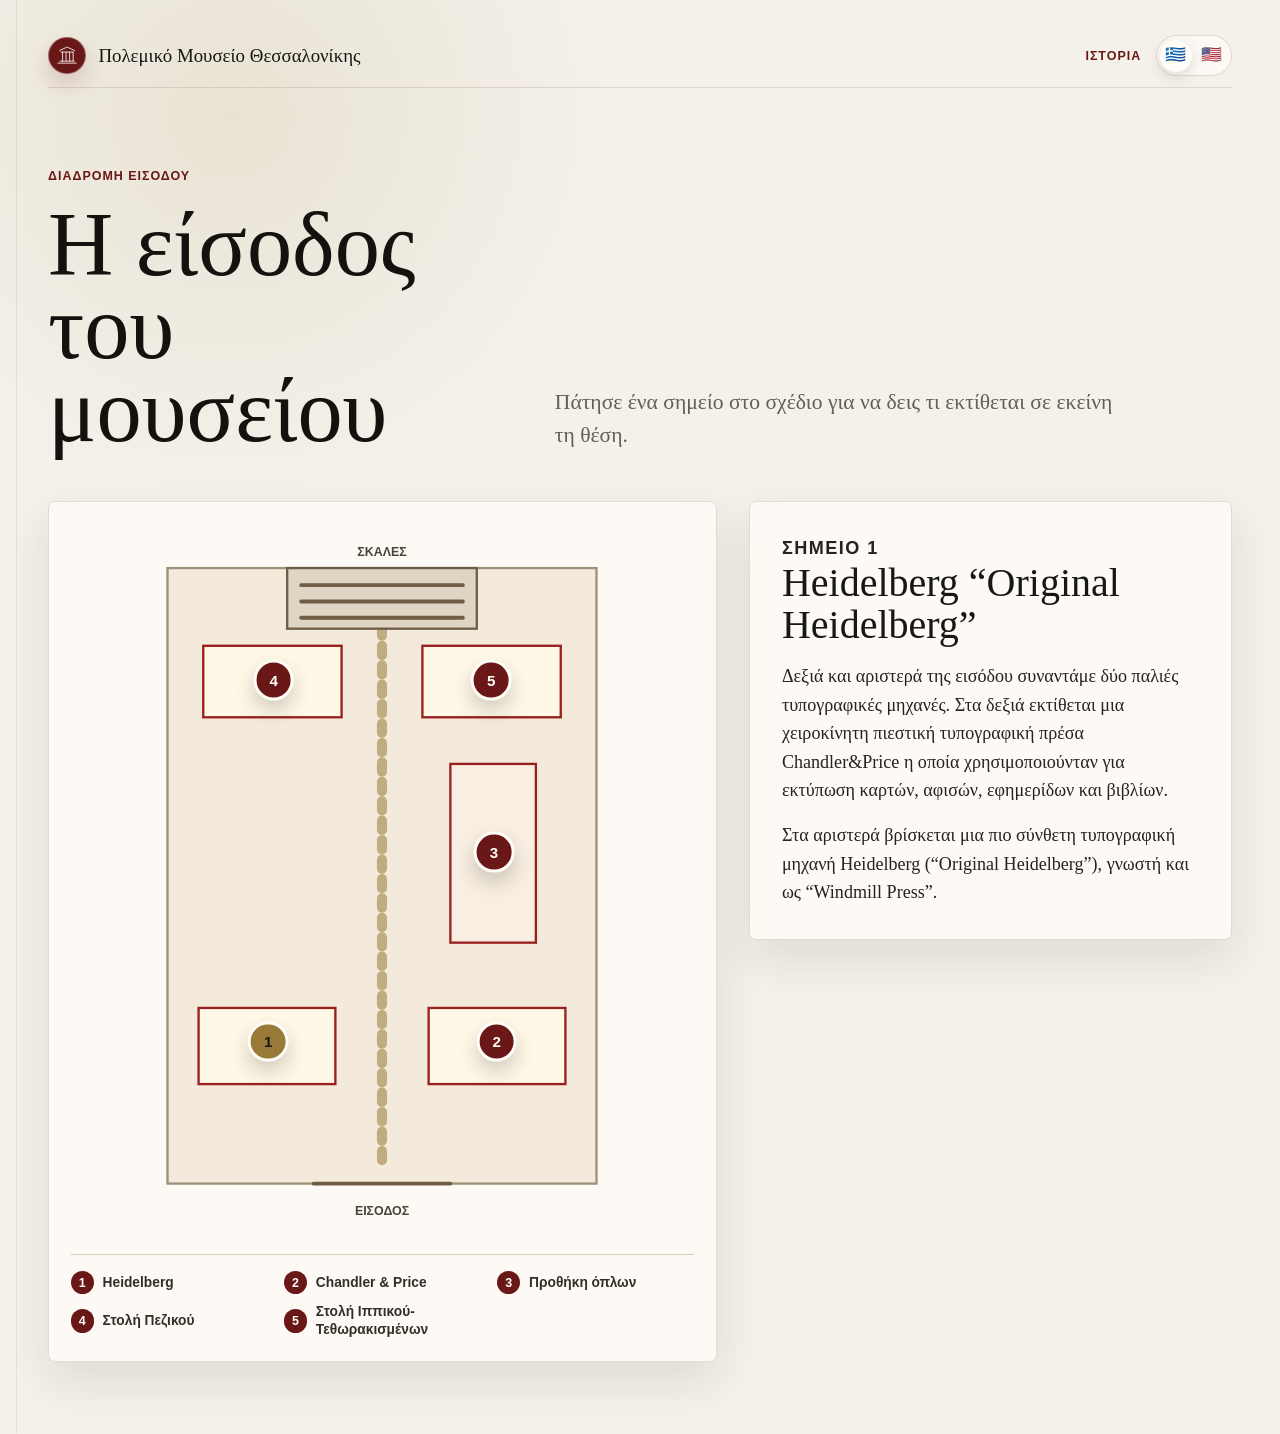
==== entrance.html @ 1069ee72 "Add museum entrance guide" ====
<!doctype html>
<html lang="el">
  <head>
    <meta charset="utf-8" />
    <meta name="viewport" content="width=device-width, initial-scale=1" />
    <meta
      name="description"
      content="Διαδραστικός οδηγός για τα εκθέματα στην είσοδο του Πολεμικού Μουσείου Θεσσαλονίκης."
    />
    <title>Είσοδος | Πολεμικό Μουσείο Θεσσαλονίκης</title>
    <link rel="stylesheet" href="styles.css" />
  </head>
  <body>
    <main class="page-shell entrance-page">
      <header class="site-header" aria-label="Πληροφορίες σελίδας" data-i18n-attr="aria-label:siteHeaderLabel">
        <a class="brand" href="./" aria-label="Πολεμικό Μουσείο Θεσσαλονίκης">
          <span class="brand-mark" aria-hidden="true">
            <svg viewBox="0 0 48 48" role="img">
              <path d="M6 40h36M10 36h28M12 18h24M9 15 24 8l15 7" />
              <path d="M15 18v18M22 18v18M29 18v18M36 18v18" />
            </svg>
          </span>
          <span>Πολεμικό Μουσείο Θεσσαλονίκης</span>
        </a>
        <nav class="site-nav" aria-label="Πλοήγηση" data-i18n-attr="aria-label:navigationLabel">
          <a href="index.html" data-i18n="historyLink">Ιστορία</a>
          <div class="language-switch" role="group" aria-label="Επιλογή γλώσσας" data-i18n-attr="aria-label:languageSwitchLabel">
            <button class="language-button is-active" type="button" data-language="el" aria-pressed="true" aria-label="Ελληνικά" data-i18n-attr="aria-label:greekLanguage">
              <span aria-hidden="true">🇬🇷</span>
            </button>
            <button class="language-button" type="button" data-language="en" aria-pressed="false" aria-label="English" data-i18n-attr="aria-label:englishLanguage">
              <span aria-hidden="true">🇺🇸</span>
            </button>
          </div>
        </nav>
      </header>

      <section class="entrance-hero" aria-labelledby="page-title">
        <div>
          <p class="location" data-i18n="heroKicker">Διαδρομή εισόδου</p>
          <h1 id="page-title" data-i18n="heroTitle">Η είσοδος του μουσείου</h1>
        </div>
        <p data-i18n="heroCopy">
          Πάτησε ένα σημείο στο σχέδιο για να δεις τι εκτίθεται σε εκείνη τη
          θέση.
        </p>
      </section>

      <section class="map-layout" aria-label="Διαδραστικό σχέδιο εισόδου" data-i18n-attr="aria-label:mapSectionLabel">
        <div class="map-card">
          <div class="entrance-map" aria-label="Κάτοψη εισόδου μουσείου" data-i18n-attr="aria-label:mapLabel">
            <svg viewBox="0 0 700 920" role="img" aria-labelledby="map-title">
              <title id="map-title" data-i18n="mapTitle">
                Σχέδιο εισόδου με εκθέματα αριστερά, δεξιά και προς τις
                σκάλες
              </title>
              <rect class="map-room" x="74" y="58" width="552" height="792" />
              <path class="map-path" d="M350 820 V110" />
              <rect class="map-stairs" x="228" y="58" width="244" height="78" />
              <path class="map-stair-line" d="M246 80 H454 M246 101 H454 M246 122 H454" />
              <rect class="map-case" x="114" y="624" width="176" height="98" />
              <rect class="map-case" x="410" y="624" width="176" height="98" />
              <rect class="map-case tall" x="438" y="310" width="110" height="230" />
              <rect class="map-case" x="120" y="158" width="178" height="92" />
              <rect class="map-case" x="402" y="158" width="178" height="92" />
              <path class="map-entry" d="M262 850 H438" />
              <text x="350" y="42" text-anchor="middle" data-i18n="stairsLabel">ΣΚΑΛΕΣ</text>
              <text x="350" y="890" text-anchor="middle" data-i18n="entranceLabel">ΕΙΣΟΔΟΣ</text>
            </svg>

            <button class="map-point is-active" data-exhibit="heidelberg" aria-label="Heidelberg" style="--x: 29%; --y: 72.5%;" data-i18n-attr="aria-label:heidelbergPoint">
              <span>1</span>
            </button>
            <button class="map-point" data-exhibit="chandler" aria-label="Chandler and Price" style="--x: 71%; --y: 72.5%;" data-i18n-attr="aria-label:chandlerPoint">
              <span>2</span>
            </button>
            <button class="map-point" data-exhibit="weapons" aria-label="Προθήκη όπλων" style="--x: 70.5%; --y: 46%;" data-i18n-attr="aria-label:weaponsPoint">
              <span>3</span>
            </button>
            <button class="map-point" data-exhibit="infantry-uniform" aria-label="Στολή Πεζικού" style="--x: 30%; --y: 22%;" data-i18n-attr="aria-label:infantryPoint">
              <span>4</span>
            </button>
            <button class="map-point" data-exhibit="cavalry-uniform" aria-label="Στολή Ιππικού-Τεθωρακισμένων" style="--x: 70%; --y: 22%;" data-i18n-attr="aria-label:cavalryPoint">
              <span>5</span>
            </button>
          </div>
          <ol class="map-legend" aria-label="Υπόμνημα σχεδίου" data-i18n-attr="aria-label:legendLabel">
            <li><span>1</span>Heidelberg</li>
            <li><span>2</span>Chandler &amp; Price</li>
            <li><span>3</span><span data-i18n="weaponsLegend">Προθήκη όπλων</span></li>
            <li><span>4</span><span data-i18n="infantryLegend">Στολή Πεζικού</span></li>
            <li><span>5</span><span data-i18n="cavalryLegend">Στολή Ιππικού-Τεθωρακισμένων</span></li>
          </ol>
        </div>

        <aside class="exhibit-panel" aria-live="polite">
          <p class="panel-kicker" id="panel-kicker">Σημείο 1</p>
          <h2 id="panel-title">Heidelberg “Original Heidelberg”</h2>
          <div id="panel-body">
            <p>
              Δεξιά και αριστερά της εισόδου συναντάμε δύο παλιές
              τυπογραφικές μηχανές. Στα δεξιά εκτίθεται μια χειροκίνητη
              πιεστική τυπογραφική πρέσα Chandler&amp;Price η οποία
              χρησιμοποιούνταν για εκτύπωση καρτών, αφισών, εφημερίδων και
              βιβλίων.
            </p>
            <p>
              Στα αριστερά βρίσκεται μια πιο σύνθετη τυπογραφική μηχανή
              Heidelberg (“Original Heidelberg”), γνωστή και ως “Windmill
              Press”.
            </p>
          </div>
        </aside>
      </section>
    </main>

    <script src="entrance.js"></script>
  </body>
</html>
---- styles.css ----
:root {
  color-scheme: light;
  --bg: #f4f1ea;
  --paper: #fffdf8;
  --ink: #171714;
  --muted: #625f55;
  --line: #d7cdb9;
  --accent: #9a1f1f;
  --accent-dark: #691717;
  --gold: #9a7a38;
  --shadow: 0 22px 60px rgb(29 25 18 / 14%);
  --measure: 43rem;
}

* {
  box-sizing: border-box;
}

html {
  min-height: 100%;
  background: var(--bg);
}

body {
  min-width: 320px;
  min-height: 100%;
  margin: 0;
  color: var(--ink);
  background:
    radial-gradient(circle at 18% 8%, rgb(154 122 56 / 12%), transparent 24rem),
    linear-gradient(90deg, rgb(105 23 23 / 8%) 0 1px, transparent 1px 100%)
      center / min(100vw, 78rem) 100% no-repeat,
    var(--bg);
  font-family: Georgia, "Times New Roman", serif;
  text-rendering: optimizeLegibility;
}

img,
svg {
  display: block;
}

.page-shell {
  width: min(100%, 74rem);
  margin: 0 auto;
  padding: 1.1rem clamp(1.1rem, 4vw, 3rem) 4.5rem;
}

.site-header {
  display: flex;
  align-items: center;
  justify-content: space-between;
  min-height: 4rem;
  border-bottom: 1px solid rgb(105 23 23 / 13%);
}

.brand {
  display: inline-flex;
  align-items: center;
  gap: 0.8rem;
  color: var(--ink);
  font-size: clamp(0.98rem, 2.4vw, 1.18rem);
  line-height: 1.15;
  text-decoration: none;
}

.site-nav {
  display: flex;
  align-items: center;
  gap: 0.9rem;
  margin-left: 1rem;
  font-family: Arial, Helvetica, sans-serif;
  font-size: 0.78rem;
  font-weight: 700;
  letter-spacing: 0.08em;
  text-transform: uppercase;
}

.site-nav a {
  color: var(--accent-dark);
  text-decoration: none;
}

.site-nav a:hover {
  color: var(--accent);
}

.language-switch {
  display: inline-flex;
  align-items: center;
  gap: 0.25rem;
  padding: 0.2rem;
  background: rgb(255 253 248 / 70%);
  border: 1px solid rgb(105 23 23 / 15%);
  border-radius: 999px;
}

.language-button {
  display: grid;
  width: 2rem;
  height: 2rem;
  padding: 0;
  place-items: center;
  background: transparent;
  border: 0;
  border-radius: 50%;
  cursor: pointer;
  font-size: 1.05rem;
  line-height: 1;
}

.language-button:hover,
.language-button.is-active {
  background: var(--paper);
  box-shadow: 0 5px 14px rgb(29 25 18 / 13%);
}

.language-button:focus-visible {
  outline: 3px solid rgb(154 31 31 / 35%);
  outline-offset: 2px;
}

.brand-mark {
  display: grid;
  width: 2.35rem;
  height: 2.35rem;
  flex: 0 0 auto;
  place-items: center;
  color: var(--paper);
  background: var(--accent-dark);
  border: 1px solid rgb(255 255 255 / 35%);
  border-radius: 50%;
  box-shadow: 0 10px 22px rgb(105 23 23 / 18%);
}

.brand-mark svg {
  width: 68%;
  height: 68%;
  fill: none;
  stroke: currentColor;
  stroke-linecap: round;
  stroke-linejoin: round;
  stroke-width: 1.65;
}

.intro {
  display: grid;
  gap: clamp(1.6rem, 4vw, 3rem);
  padding-top: clamp(2.6rem, 8vw, 5.8rem);
}

.intro-copy {
  max-width: min(100%, 42rem);
  position: relative;
  z-index: 1;
}

.location {
  margin: 0 0 1.1rem;
  color: var(--accent-dark);
  font-family: Arial, Helvetica, sans-serif;
  font-size: 0.78rem;
  font-weight: 700;
  letter-spacing: 0.08em;
  line-height: 1.4;
  text-transform: uppercase;
}

h1 {
  max-width: 12ch;
  margin: 0;
  color: #14120e;
  font-size: clamp(3.6rem, 15vw, 6.4rem);
  font-weight: 400;
  letter-spacing: 0;
  line-height: 0.92;
  text-wrap: balance;
}

.intro-copy::after {
  display: block;
  width: 5.5rem;
  height: 0.22rem;
  margin-top: clamp(1.4rem, 4vw, 2.2rem);
  background: linear-gradient(90deg, var(--accent), var(--gold));
  content: "";
}

.hero-image {
  position: relative;
  overflow: hidden;
  margin: 0;
  background: #ded5c6;
  border: 1px solid rgb(79 64 38 / 18%);
  border-radius: 0.45rem;
  box-shadow: var(--shadow);
}

.hero-image::before {
  position: absolute;
  inset: 0.65rem;
  z-index: 1;
  border: 1px solid rgb(255 255 255 / 45%);
  content: "";
  pointer-events: none;
}

.hero-image img {
  width: 100%;
  aspect-ratio: 16 / 9;
  object-fit: cover;
  filter: saturate(0.95) contrast(1.02);
}

.content {
  position: relative;
  max-width: var(--measure);
  margin: clamp(2.25rem, 6vw, 4.75rem) auto 0;
  padding: clamp(1.75rem, 4vw, 3.2rem) 0 0 clamp(1rem, 3vw, 1.6rem);
  border-top: 1px solid var(--line);
  border-left: 3px solid rgb(154 31 31 / 55%);
}

.content p {
  margin: 0;
  color: #25231f;
  font-size: clamp(1.16rem, 4.2vw, 1.52rem);
  line-height: 1.68;
}

.content p:first-child {
  color: #171714;
  font-size: clamp(1.28rem, 4.5vw, 1.72rem);
  line-height: 1.58;
}

.content p + p {
  margin-top: 1.35em;
}

.entrance-page {
  width: min(100%, 80rem);
}

.entrance-hero {
  display: grid;
  gap: 1.2rem;
  padding: clamp(2.5rem, 7vw, 5rem) 0 clamp(1.8rem, 5vw, 3rem);
}

.entrance-hero h1 {
  max-width: 11ch;
}

.entrance-hero > p {
  max-width: 36rem;
  margin: 0;
  color: var(--muted);
  font-size: clamp(1.1rem, 3vw, 1.35rem);
  line-height: 1.55;
}

.map-layout {
  display: grid;
  gap: clamp(1.2rem, 3vw, 2rem);
  align-items: start;
}

.map-card,
.exhibit-panel {
  background: rgb(255 253 248 / 78%);
  border: 1px solid rgb(79 64 38 / 16%);
  border-radius: 0.45rem;
  box-shadow: 0 18px 48px rgb(29 25 18 / 10%);
}

.map-card {
  padding: clamp(0.9rem, 3vw, 1.35rem);
}

.entrance-map {
  position: relative;
  width: min(100%, 34rem);
  margin: 0 auto;
}

.entrance-map svg {
  width: 100%;
  height: auto;
}

.entrance-map text {
  fill: #4b4538;
  font-family: Arial, Helvetica, sans-serif;
  font-size: 16px;
  font-weight: 700;
  letter-spacing: 0;
  pointer-events: none;
}

.map-room {
  fill: #f3eadc;
  stroke: #9f927b;
  stroke-width: 3;
}

.map-path {
  fill: none;
  stroke: rgb(154 122 56 / 55%);
  stroke-dasharray: 12 13;
  stroke-linecap: round;
  stroke-width: 13;
}

.map-case {
  fill: #fff8e7;
  stroke: #9a1f1f;
  stroke-width: 3;
}

.map-case.tall {
  fill: #f8efe2;
}

.map-stairs {
  fill: #dfd5c4;
  stroke: #6f5e45;
  stroke-width: 3;
}

.map-stair-line,
.map-entry {
  fill: none;
  stroke: #6f5e45;
  stroke-linecap: round;
  stroke-width: 5;
}

.map-point {
  position: absolute;
  left: var(--x);
  top: var(--y);
  display: grid;
  width: 2.55rem;
  height: 2.55rem;
  padding: 0;
  transform: translate(-50%, -50%);
  place-items: center;
  color: var(--paper);
  background: var(--accent-dark);
  border: 3px solid var(--paper);
  border-radius: 50%;
  box-shadow: 0 10px 20px rgb(31 22 16 / 20%);
  cursor: pointer;
  font: 700 0.95rem/1 Arial, Helvetica, sans-serif;
}

.map-point:hover,
.map-point.is-active {
  background: var(--gold);
  color: #171714;
}

.map-point:focus-visible {
  outline: 3px solid rgb(154 31 31 / 35%);
  outline-offset: 3px;
}

.map-legend {
  display: grid;
  grid-template-columns: repeat(auto-fit, minmax(12rem, 1fr));
  gap: 0.55rem 1rem;
  margin: 1rem 0 0;
  padding: 1rem 0 0;
  border-top: 1px solid var(--line);
  color: #332f28;
  font-family: Arial, Helvetica, sans-serif;
  font-size: 0.86rem;
  font-weight: 700;
  line-height: 1.3;
  list-style: none;
}

.map-legend li {
  display: flex;
  align-items: center;
  gap: 0.55rem;
}

.map-legend li > span:first-child {
  display: grid;
  width: 1.45rem;
  height: 1.45rem;
  flex: 0 0 auto;
  place-items: center;
  color: var(--paper);
  background: var(--accent-dark);
  border-radius: 50%;
  font-size: 0.78rem;
}

.exhibit-panel {
  max-height: min(78vh, 48rem);
  overflow: auto;
  padding: clamp(1.25rem, 3vw, 2rem);
}

.panel-kicker {
  margin: 0 0 0.65rem;
  color: var(--accent-dark);
  font-family: Arial, Helvetica, sans-serif;
  font-size: 0.78rem;
  font-weight: 700;
  letter-spacing: 0.08em;
  text-transform: uppercase;
}

.exhibit-panel h2 {
  margin: 0 0 1rem;
  color: #171714;
  font-size: clamp(1.8rem, 4vw, 2.5rem);
  font-weight: 400;
  letter-spacing: 0;
  line-height: 1.05;
}

.exhibit-panel p,
.weapons-list {
  color: #25231f;
  font-size: clamp(1rem, 2.4vw, 1.13rem);
  line-height: 1.58;
}

.exhibit-panel p {
  margin: 0;
}

.exhibit-panel p + p {
  margin-top: 1rem;
}

.weapons-list {
  display: grid;
  gap: 0.35rem 1.4rem;
  margin: 1rem 0 0;
  padding-left: 1.4rem;
}

.weapons-list li::marker {
  color: var(--accent-dark);
  font-family: Arial, Helvetica, sans-serif;
  font-weight: 700;
}

@media (min-width: 980px) {
  .page-shell {
    padding-top: 1.5rem;
  }

  h1 {
    font-size: clamp(4.7rem, 7.6vw, 5.65rem);
  }

  .intro {
    grid-template-columns: minmax(18rem, 0.62fr) minmax(26rem, 1fr);
    align-items: end;
  }

  .hero-image {
    align-self: stretch;
  }

  .hero-image img {
    height: 100%;
    min-height: 29rem;
    aspect-ratio: auto;
  }

  .content {
    margin-left: 0;
    margin-right: auto;
  }

  .entrance-hero {
    grid-template-columns: minmax(18rem, 0.72fr) minmax(20rem, 1fr);
    align-items: end;
  }

  .map-layout {
    grid-template-columns: minmax(25rem, 0.9fr) minmax(23rem, 0.65fr);
  }

  .weapons-list {
    grid-template-columns: 1fr 1fr;
  }
}

@media (max-width: 420px) {
  .site-header {
    align-items: flex-start;
    gap: 0.8rem;
  }

  .brand {
    font-size: 0.95rem;
  }

  .brand-mark {
    width: 2rem;
    height: 2rem;
  }

  .content p {
    font-size: 1.08rem;
  }

  .site-nav {
    flex-wrap: wrap;
    justify-content: flex-end;
    padding-top: 0.65rem;
    font-size: 0.72rem;
  }

  .map-point {
    width: 2.25rem;
    height: 2.25rem;
  }
}
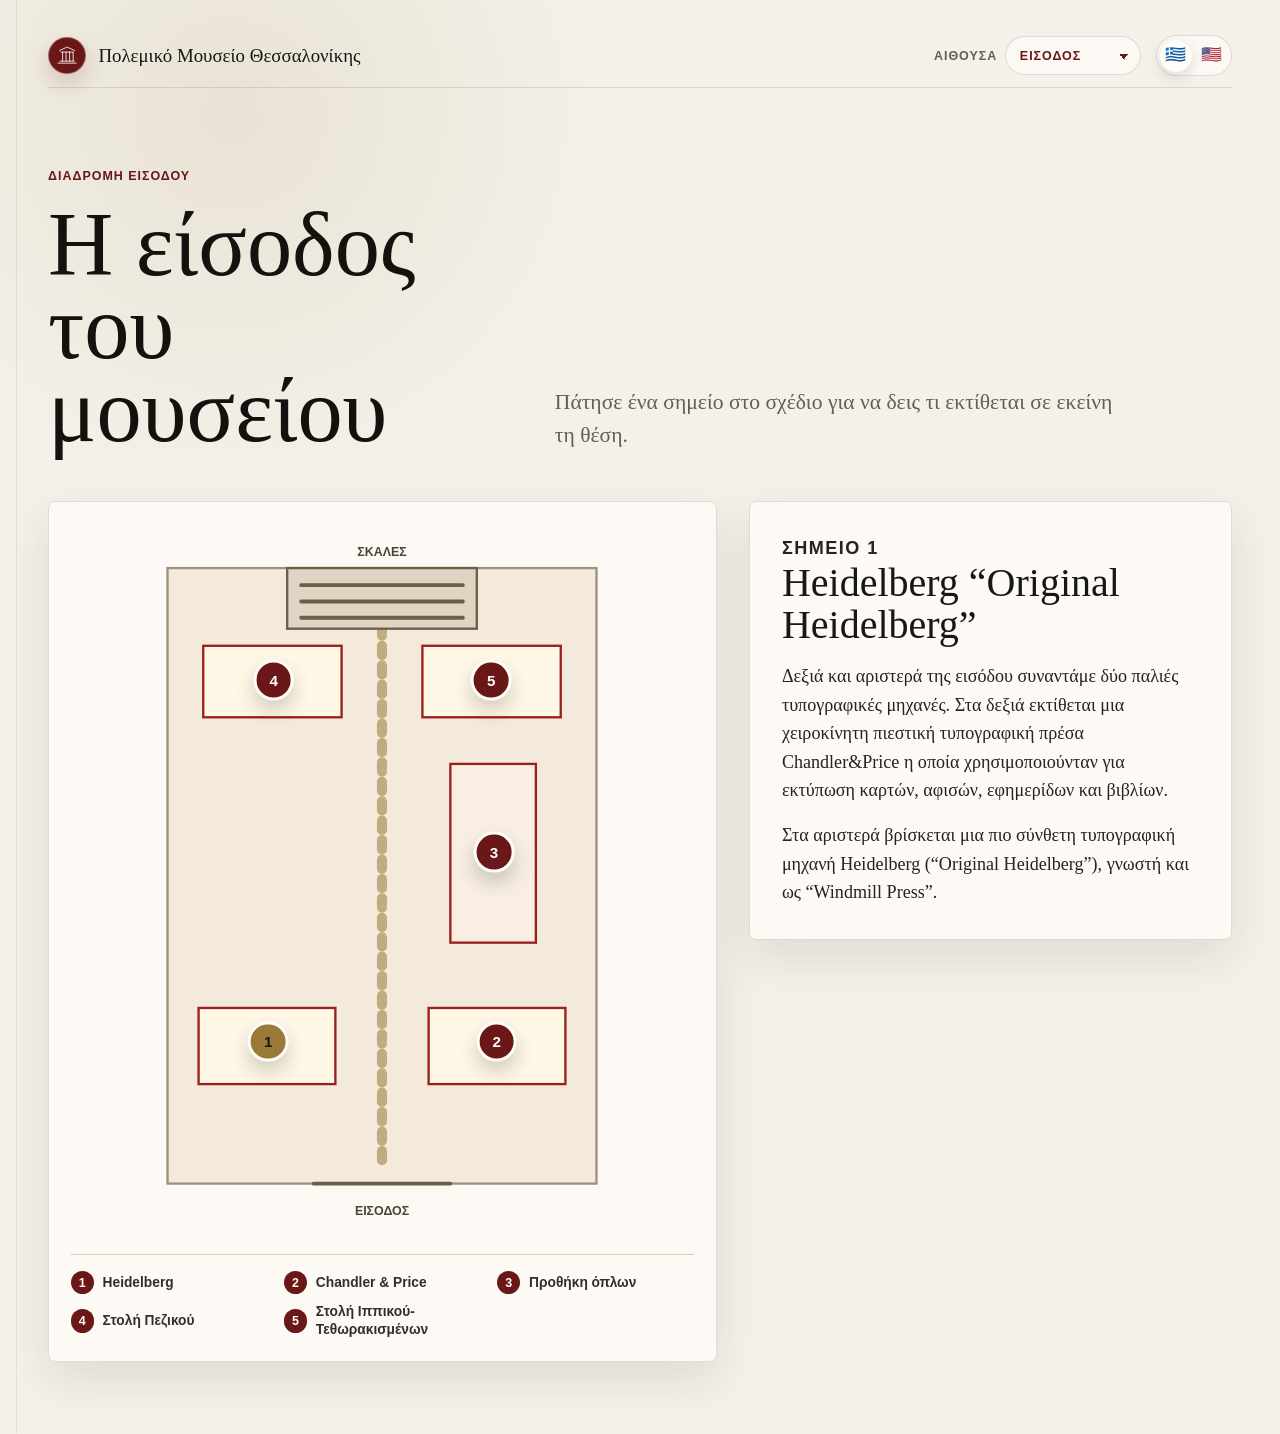
==== commit 598e175d: "Add room and language navigation" ====
--- a/entrance.html
+++ b/entrance.html
@@ -20,10 +20,16 @@
               <path d="M15 18v18M22 18v18M29 18v18M36 18v18" />
             </svg>
           </span>
-          <span>Πολεμικό Μουσείο Θεσσαλονίκης</span>
+          <span data-i18n="brandName">Πολεμικό Μουσείο Θεσσαλονίκης</span>
         </a>
         <nav class="site-nav" aria-label="Πλοήγηση" data-i18n-attr="aria-label:navigationLabel">
-          <a href="index.html" data-i18n="historyLink">Ιστορία</a>
+          <label class="room-switch">
+            <span data-i18n="roomLabel">Αίθουσα</span>
+            <select class="room-select" aria-label="Επιλογή αίθουσας" data-i18n-attr="aria-label:roomSelectLabel">
+              <option value="index.html" data-i18n="historyRoom">Ιστορία</option>
+              <option value="entrance.html" selected data-i18n="entranceRoom">Είσοδος</option>
+            </select>
+          </label>
           <div class="language-switch" role="group" aria-label="Επιλογή γλώσσας" data-i18n-attr="aria-label:languageSwitchLabel">
             <button class="language-button is-active" type="button" data-language="el" aria-pressed="true" aria-label="Ελληνικά" data-i18n-attr="aria-label:greekLanguage">
               <span aria-hidden="true">🇬🇷</span>
--- a/styles.css
+++ b/styles.css
@@ -50,6 +50,7 @@
   display: flex;
   align-items: center;
   justify-content: space-between;
+  gap: 1rem;
   min-height: 4rem;
   border-bottom: 1px solid rgb(105 23 23 / 13%);
 }
@@ -83,6 +84,39 @@
 
 .site-nav a:hover {
   color: var(--accent);
+}
+
+.room-switch {
+  display: inline-flex;
+  align-items: center;
+  gap: 0.5rem;
+}
+
+.room-switch span {
+  color: var(--muted);
+}
+
+.room-select {
+  min-width: 8.5rem;
+  height: 2.42rem;
+  padding: 0 2.1rem 0 0.85rem;
+  color: var(--accent-dark);
+  background:
+    linear-gradient(45deg, transparent 50%, currentColor 50%) right 0.95rem top 1.05rem / 0.35rem 0.35rem no-repeat,
+    linear-gradient(135deg, currentColor 50%, transparent 50%) right 0.72rem top 1.05rem / 0.35rem 0.35rem no-repeat,
+    rgb(255 253 248 / 70%);
+  border: 1px solid rgb(105 23 23 / 15%);
+  border-radius: 999px;
+  cursor: pointer;
+  font: inherit;
+  letter-spacing: inherit;
+  text-transform: inherit;
+  appearance: none;
+}
+
+.room-select:focus-visible {
+  outline: 3px solid rgb(154 31 31 / 35%);
+  outline-offset: 2px;
 }
 
 .language-switch {
@@ -498,6 +532,7 @@
 @media (max-width: 420px) {
   .site-header {
     align-items: flex-start;
+    flex-direction: column;
     gap: 0.8rem;
   }
 
@@ -516,9 +551,19 @@
 
   .site-nav {
     flex-wrap: wrap;
-    justify-content: flex-end;
-    padding-top: 0.65rem;
+    justify-content: space-between;
+    width: 100%;
+    margin-left: 0;
     font-size: 0.72rem;
+  }
+
+  .room-switch {
+    flex: 1 1 12rem;
+  }
+
+  .room-select {
+    flex: 1;
+    min-width: 0;
   }
 
   .map-point {
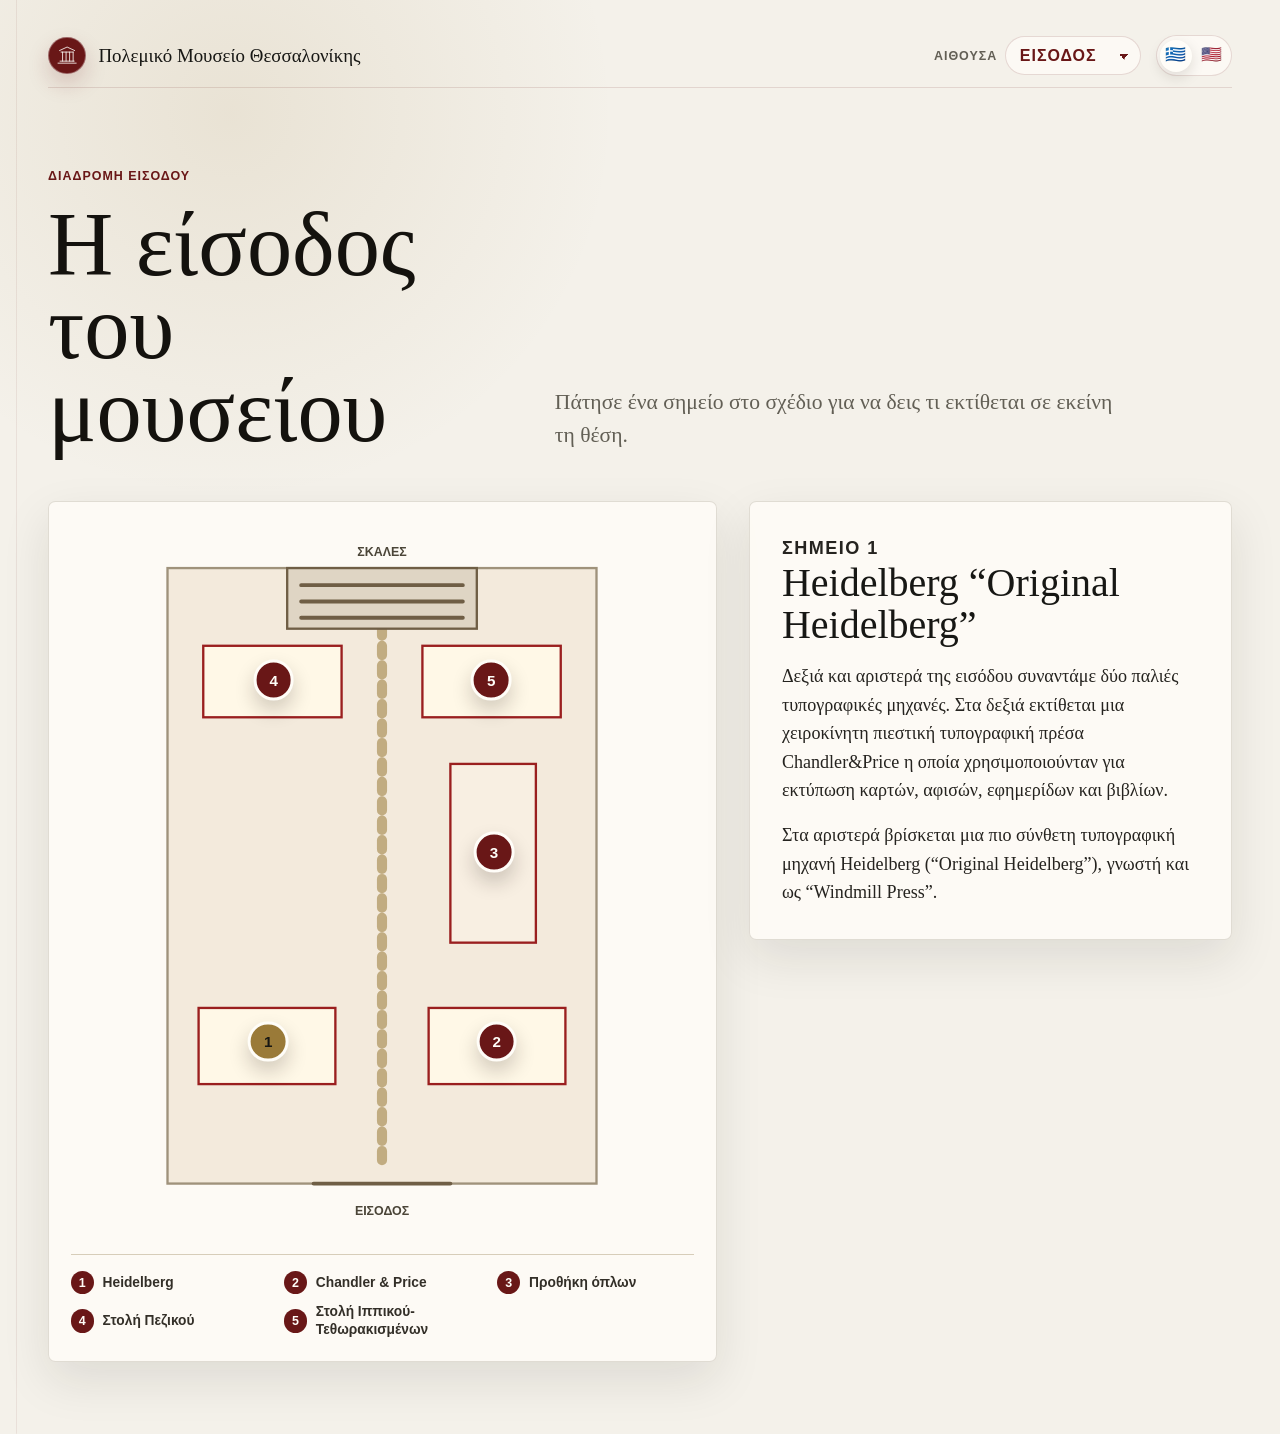
==== commit f8254bde: "Fix mobile header bounds" ====
--- a/entrance.html
+++ b/entrance.html
@@ -2,7 +2,7 @@
 <html lang="el">
   <head>
     <meta charset="utf-8" />
-    <meta name="viewport" content="width=device-width, initial-scale=1" />
+    <meta name="viewport" content="width=device-width, initial-scale=1, maximum-scale=1, user-scalable=no, viewport-fit=cover" />
     <meta
       name="description"
       content="Διαδραστικός οδηγός για τα εκθέματα στην είσοδο του Πολεμικού Μουσείου Θεσσαλονίκης."
--- a/styles.css
+++ b/styles.css
@@ -19,6 +19,10 @@
 html {
   min-height: 100%;
   background: var(--bg);
+  overflow-x: hidden;
+  -webkit-text-size-adjust: 100%;
+  text-size-adjust: 100%;
+  touch-action: manipulation;
 }
 
 body {
@@ -32,12 +36,19 @@
       center / min(100vw, 78rem) 100% no-repeat,
     var(--bg);
   font-family: Georgia, "Times New Roman", serif;
+  overflow-x: hidden;
   text-rendering: optimizeLegibility;
 }
 
 img,
 svg {
   display: block;
+}
+
+a,
+button,
+select {
+  touch-action: manipulation;
 }
 
 .page-shell {
@@ -108,7 +119,10 @@
   border: 1px solid rgb(105 23 23 / 15%);
   border-radius: 999px;
   cursor: pointer;
-  font: inherit;
+  font-family: inherit;
+  font-size: 16px;
+  font-weight: inherit;
+  line-height: 1;
   letter-spacing: inherit;
   text-transform: inherit;
   appearance: none;
@@ -529,7 +543,11 @@
   }
 }
 
-@media (max-width: 420px) {
+@media (max-width: 560px) {
+  .page-shell {
+    padding: 0.9rem 1rem 3.5rem;
+  }
+
   .site-header {
     align-items: flex-start;
     flex-direction: column;
@@ -543,6 +561,27 @@
   .brand-mark {
     width: 2rem;
     height: 2rem;
+  }
+
+  .intro,
+  .entrance-hero {
+    padding-top: 1.9rem;
+  }
+
+  h1,
+  .entrance-hero h1 {
+    max-width: 10ch;
+    font-size: clamp(2.65rem, 12vw, 3.3rem);
+    line-height: 0.96;
+  }
+
+  .location {
+    margin-bottom: 0.75rem;
+    font-size: 0.72rem;
+  }
+
+  .entrance-hero > p {
+    font-size: 1rem;
   }
 
   .content p {
@@ -554,7 +593,8 @@
     justify-content: space-between;
     width: 100%;
     margin-left: 0;
-    font-size: 0.72rem;
+    gap: 0.55rem;
+    font-size: 0.76rem;
   }
 
   .room-switch {
@@ -564,6 +604,12 @@
   .room-select {
     flex: 1;
     min-width: 0;
+    font-size: 16px;
+    letter-spacing: 0.04em;
+  }
+
+  .language-button {
+    font-size: 16px;
   }
 
   .map-point {
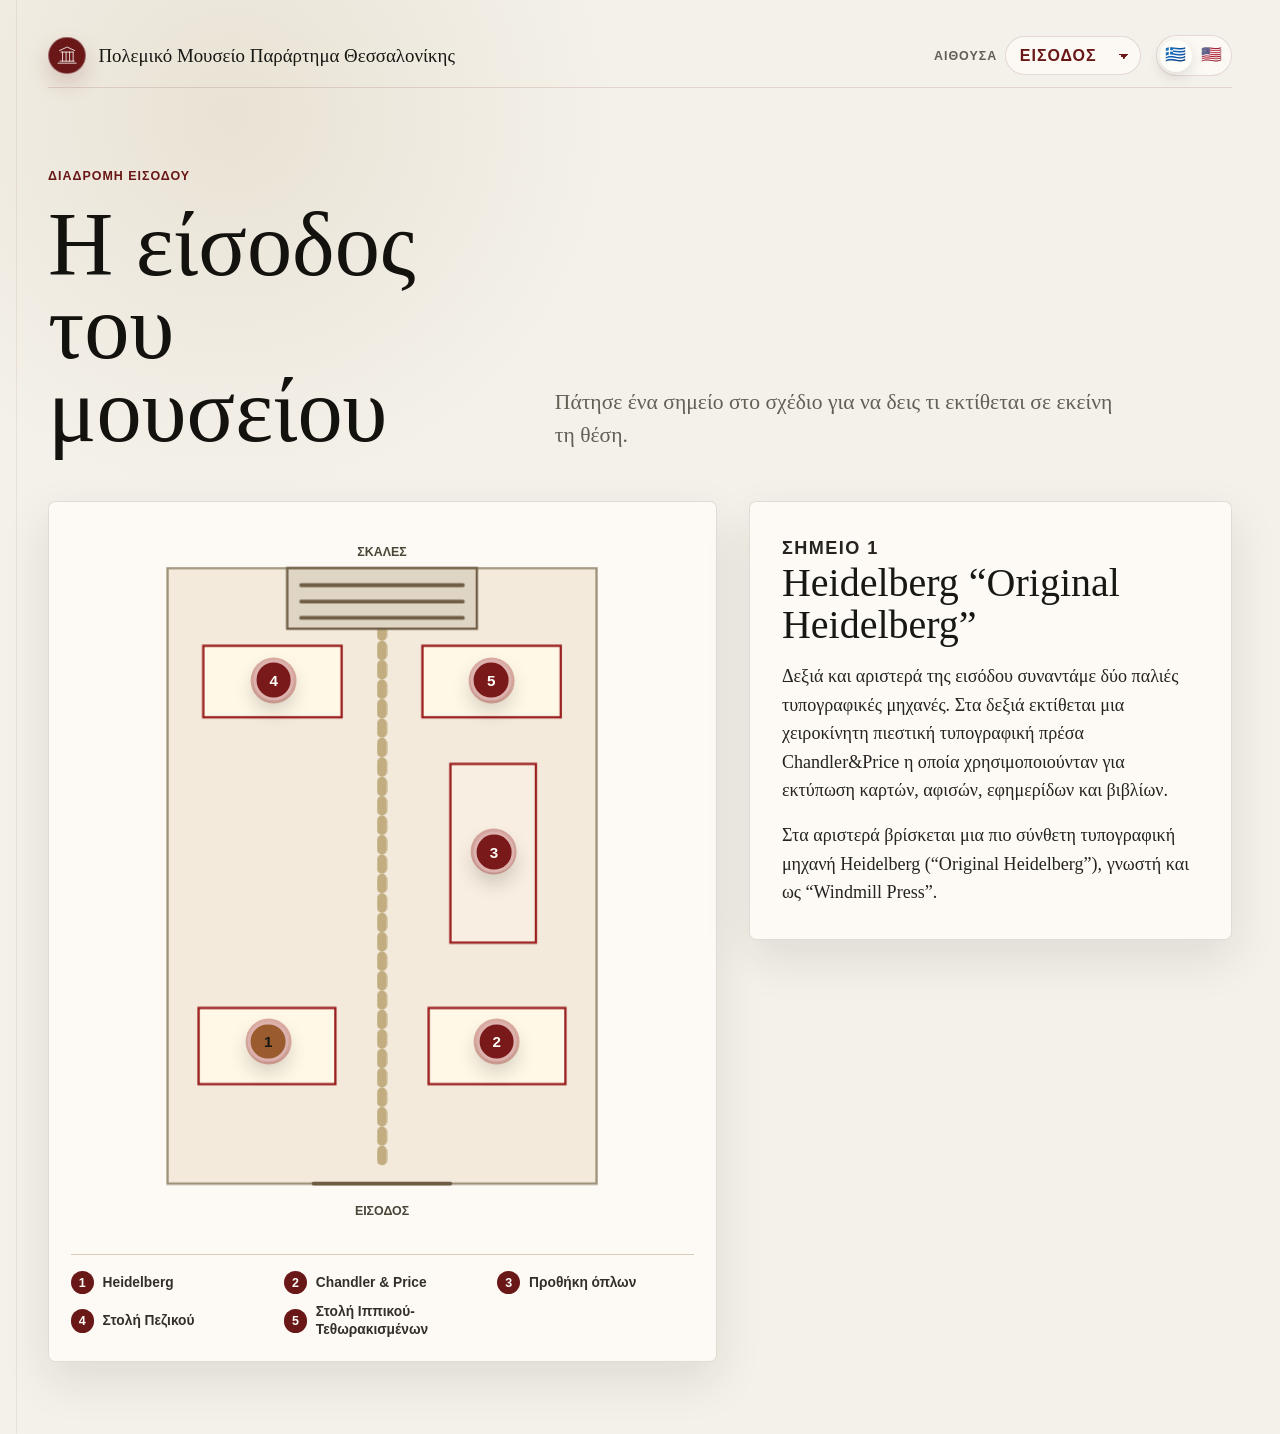
==== commit 5045938e: "Add museum animations and language updates" ====
--- a/entrance.html
+++ b/entrance.html
@@ -7,20 +7,20 @@
       name="description"
       content="Διαδραστικός οδηγός για τα εκθέματα στην είσοδο του Πολεμικού Μουσείου Θεσσαλονίκης."
     />
-    <title>Είσοδος | Πολεμικό Μουσείο Θεσσαλονίκης</title>
+    <title>Είσοδος | Πολεμικό Μουσείο Παράρτημα Θεσσαλονίκης</title>
     <link rel="stylesheet" href="styles.css" />
   </head>
   <body>
     <main class="page-shell entrance-page">
       <header class="site-header" aria-label="Πληροφορίες σελίδας" data-i18n-attr="aria-label:siteHeaderLabel">
-        <a class="brand" href="./" aria-label="Πολεμικό Μουσείο Θεσσαλονίκης">
+        <a class="brand" href="./" aria-label="Πολεμικό Μουσείο Παράρτημα Θεσσαλονίκης" data-i18n-attr="aria-label:brandName">
           <span class="brand-mark" aria-hidden="true">
             <svg viewBox="0 0 48 48" role="img">
               <path d="M6 40h36M10 36h28M12 18h24M9 15 24 8l15 7" />
               <path d="M15 18v18M22 18v18M29 18v18M36 18v18" />
             </svg>
           </span>
-          <span data-i18n="brandName">Πολεμικό Μουσείο Θεσσαλονίκης</span>
+          <span data-i18n="brandName">Πολεμικό Μουσείο Παράρτημα Θεσσαλονίκης</span>
         </a>
         <nav class="site-nav" aria-label="Πλοήγηση" data-i18n-attr="aria-label:navigationLabel">
           <label class="room-switch">
--- a/styles.css
+++ b/styles.css
@@ -40,6 +40,61 @@
   text-rendering: optimizeLegibility;
 }
 
+@keyframes page-enter {
+  from {
+    opacity: 0;
+    transform: translateY(0.65rem);
+  }
+
+  to {
+    opacity: 1;
+    transform: translateY(0);
+  }
+}
+
+@keyframes image-reveal {
+  from {
+    opacity: 0;
+    transform: translateY(0.9rem) scale(0.985);
+  }
+
+  to {
+    opacity: 1;
+    transform: translateY(0) scale(1);
+  }
+}
+
+@keyframes map-draw {
+  to {
+    stroke-dashoffset: 0;
+  }
+}
+
+@keyframes map-detail-enter {
+  from {
+    opacity: 0;
+    transform: translateY(0.35rem);
+  }
+
+  to {
+    opacity: 1;
+    transform: translateY(0);
+  }
+}
+
+@keyframes point-pulse {
+  0%,
+  100% {
+    opacity: 0;
+    transform: scale(0.88);
+  }
+
+  42% {
+    opacity: 0.34;
+    transform: scale(1.55);
+  }
+}
+
 img,
 svg {
   display: block;
@@ -55,6 +110,7 @@
   width: min(100%, 74rem);
   margin: 0 auto;
   padding: 1.1rem clamp(1.1rem, 4vw, 3rem) 4.5rem;
+  animation: page-enter 460ms ease-out both;
 }
 
 .site-header {
@@ -126,6 +182,16 @@
   letter-spacing: inherit;
   text-transform: inherit;
   appearance: none;
+  transition:
+    border-color 160ms ease,
+    box-shadow 160ms ease,
+    transform 160ms ease;
+}
+
+.room-select:hover {
+  border-color: rgb(105 23 23 / 32%);
+  box-shadow: 0 8px 20px rgb(29 25 18 / 10%);
+  transform: translateY(-1px);
 }
 
 .room-select:focus-visible {
@@ -141,6 +207,14 @@
   background: rgb(255 253 248 / 70%);
   border: 1px solid rgb(105 23 23 / 15%);
   border-radius: 999px;
+  transition:
+    border-color 160ms ease,
+    box-shadow 160ms ease;
+}
+
+.language-switch:hover {
+  border-color: rgb(105 23 23 / 28%);
+  box-shadow: 0 8px 18px rgb(29 25 18 / 9%);
 }
 
 .language-button {
@@ -155,12 +229,24 @@
   cursor: pointer;
   font-size: 1.05rem;
   line-height: 1;
+  transition:
+    background 160ms ease,
+    box-shadow 160ms ease,
+    transform 160ms ease;
 }
 
 .language-button:hover,
 .language-button.is-active {
   background: var(--paper);
   box-shadow: 0 5px 14px rgb(29 25 18 / 13%);
+}
+
+.language-button:hover {
+  transform: translateY(-1px);
+}
+
+.language-button:active {
+  transform: translateY(0) scale(0.97);
 }
 
 .language-button:focus-visible {
@@ -242,6 +328,7 @@
   border: 1px solid rgb(79 64 38 / 18%);
   border-radius: 0.45rem;
   box-shadow: var(--shadow);
+  animation: image-reveal 620ms 120ms ease-out both;
 }
 
 .hero-image::before {
@@ -337,6 +424,20 @@
   height: auto;
 }
 
+.entrance-map .map-room,
+.entrance-map .map-case,
+.entrance-map .map-stairs {
+  animation: map-detail-enter 520ms ease-out both;
+}
+
+.entrance-map .map-case {
+  animation-delay: 180ms;
+}
+
+.entrance-map .map-stairs {
+  animation-delay: 260ms;
+}
+
 .entrance-map text {
   fill: #4b4538;
   font-family: Arial, Helvetica, sans-serif;
@@ -356,8 +457,10 @@
   fill: none;
   stroke: rgb(154 122 56 / 55%);
   stroke-dasharray: 12 13;
+  stroke-dashoffset: 170;
   stroke-linecap: round;
   stroke-width: 13;
+  animation: map-draw 850ms 260ms ease-out both;
 }
 
 .map-case {
@@ -380,14 +483,18 @@
 .map-entry {
   fill: none;
   stroke: #6f5e45;
+  stroke-dasharray: 700;
+  stroke-dashoffset: 700;
   stroke-linecap: round;
   stroke-width: 5;
+  animation: map-draw 700ms 440ms ease-out both;
 }
 
 .map-point {
   position: absolute;
   left: var(--x);
   top: var(--y);
+  z-index: 1;
   display: grid;
   width: 2.55rem;
   height: 2.55rem;
@@ -401,12 +508,37 @@
   box-shadow: 0 10px 20px rgb(31 22 16 / 20%);
   cursor: pointer;
   font: 700 0.95rem/1 Arial, Helvetica, sans-serif;
+  isolation: isolate;
+  transition:
+    background 160ms ease,
+    color 160ms ease,
+    box-shadow 160ms ease,
+    transform 160ms ease;
+}
+
+.map-point::after {
+  position: absolute;
+  inset: -0.35rem;
+  z-index: -1;
+  background: rgb(154 31 31 / 34%);
+  border-radius: 50%;
+  content: "";
+  pointer-events: none;
+  animation: point-pulse 2.6s ease-out infinite;
 }
 
 .map-point:hover,
 .map-point.is-active {
   background: var(--gold);
   color: #171714;
+}
+
+.map-point:hover {
+  transform: translate(-50%, -50%) scale(1.06);
+}
+
+.map-point:active {
+  transform: translate(-50%, -50%) scale(0.96);
 }
 
 .map-point:focus-visible {
@@ -451,6 +583,19 @@
   max-height: min(78vh, 48rem);
   overflow: auto;
   padding: clamp(1.25rem, 3vw, 2rem);
+  transition:
+    opacity 180ms ease,
+    transform 180ms ease,
+    box-shadow 180ms ease;
+}
+
+.exhibit-panel.is-changing {
+  opacity: 0;
+  transform: translateY(0.35rem);
+}
+
+.exhibit-panel:hover {
+  box-shadow: 0 22px 54px rgb(29 25 18 / 13%);
 }
 
 .panel-kicker {
@@ -617,3 +762,14 @@
     height: 2.25rem;
   }
 }
+
+@media (prefers-reduced-motion: reduce) {
+  *,
+  *::before,
+  *::after {
+    scroll-behavior: auto !important;
+    animation-duration: 1ms !important;
+    animation-iteration-count: 1 !important;
+    transition-duration: 1ms !important;
+  }
+}
